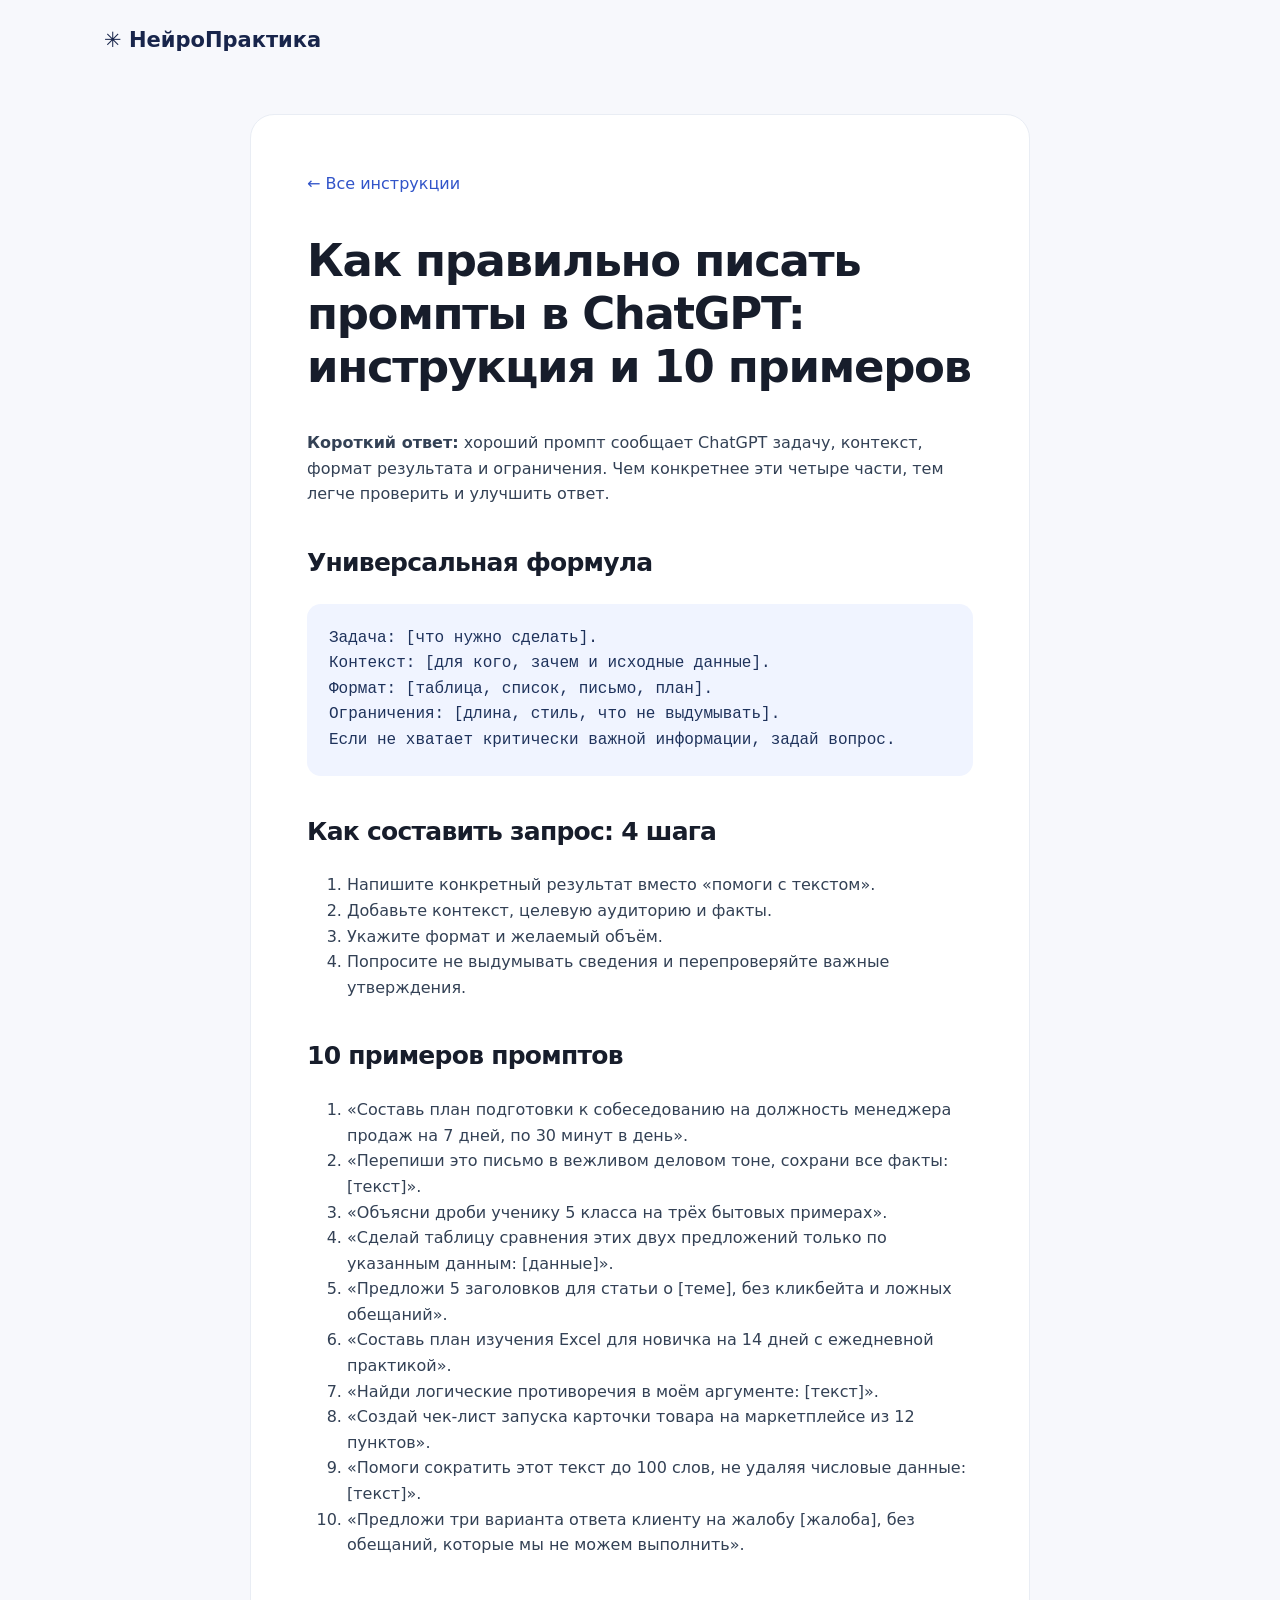
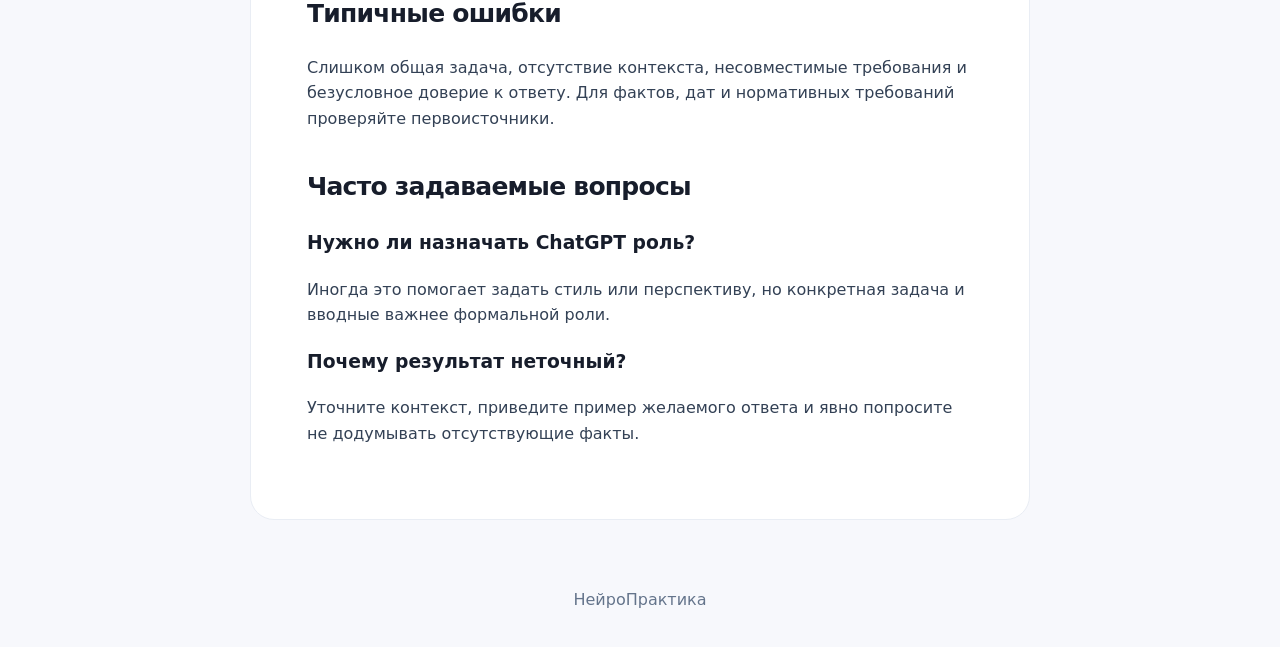
==== prompty-chatgpt.html @ 45e09054 "Add prompty-chatgpt.html" ====
<!doctype html><html lang="ru"><head><meta charset="utf-8"><meta name="viewport" content="width=device-width,initial-scale=1"><title>Как правильно писать промпты в ChatGPT: инструкция и 10 примеров — НейроПрактика</title><meta name="description" content="Как составить эффективный промпт в ChatGPT: формула, 10 примеров, типичные ошибки и готовый шаблон."><link rel="stylesheet" href="./style.css"></head><body><header><a class="logo" href="./">✳ НейроПрактика</a></header><article class="article"><a class="back" href="./">← Все инструкции</a><h1>Как правильно писать промпты в ChatGPT: инструкция и 10 примеров</h1><p><strong>Короткий ответ:</strong> хороший промпт сообщает ChatGPT задачу, контекст, формат результата и ограничения. Чем конкретнее эти четыре части, тем легче проверить и улучшить ответ.</p><h2>Универсальная формула</h2><pre>Задача: [что нужно сделать].
Контекст: [для кого, зачем и исходные данные].
Формат: [таблица, список, письмо, план].
Ограничения: [длина, стиль, что не выдумывать].
Если не хватает критически важной информации, задай вопрос.</pre><h2>Как составить запрос: 4 шага</h2><ol><li>Напишите конкретный результат вместо «помоги с текстом».</li><li>Добавьте контекст, целевую аудиторию и факты.</li><li>Укажите формат и желаемый объём.</li><li>Попросите не выдумывать сведения и перепроверяйте важные утверждения.</li></ol><h2>10 примеров промптов</h2><ol><li>«Составь план подготовки к собеседованию на должность менеджера продаж на 7 дней, по 30 минут в день».</li><li>«Перепиши это письмо в вежливом деловом тоне, сохрани все факты: [текст]».</li><li>«Объясни дроби ученику 5 класса на трёх бытовых примерах».</li><li>«Сделай таблицу сравнения этих двух предложений только по указанным данным: [данные]».</li><li>«Предложи 5 заголовков для статьи о [теме], без кликбейта и ложных обещаний».</li><li>«Составь план изучения Excel для новичка на 14 дней с ежедневной практикой».</li><li>«Найди логические противоречия в моём аргументе: [текст]».</li><li>«Создай чек-лист запуска карточки товара на маркетплейсе из 12 пунктов».</li><li>«Помоги сократить этот текст до 100 слов, не удаляя числовые данные: [текст]».</li><li>«Предложи три варианта ответа клиенту на жалобу [жалоба], без обещаний, которые мы не можем выполнить».</li></ol><h2>Типичные ошибки</h2><p>Слишком общая задача, отсутствие контекста, несовместимые требования и безусловное доверие к ответу. Для фактов, дат и нормативных требований проверяйте первоисточники.</p><h2>Часто задаваемые вопросы</h2><h3>Нужно ли назначать ChatGPT роль?</h3><p>Иногда это помогает задать стиль или перспективу, но конкретная задача и вводные важнее формальной роли.</p><h3>Почему результат неточный?</h3><p>Уточните контекст, приведите пример желаемого ответа и явно попросите не додумывать отсутствующие факты.</p></article><footer>НейроПрактика</footer></body></html>
---- style.css ----
*{box-sizing:border-box}body{margin:0;background:#f7f8fc;color:#171d2b;font:16px/1.6 system-ui,-apple-system,Arial,sans-serif}header{max-width:1120px;margin:auto;padding:24px;display:flex;justify-content:space-between;align-items:center;gap:12px}header span,small,.eyebrow{color:#64748b}.logo{font-weight:800;color:#18254b;text-decoration:none;font-size:21px}main{max-width:1120px;margin:auto;padding:12px 24px 60px}.hero{border-radius:28px;padding:64px;background:linear-gradient(130deg,#151f45,#354daf);color:white;margin-bottom:48px}.hero .eyebrow{color:#b8ccff;font-size:12px;letter-spacing:.12em}.hero h1{font-size:clamp(34px,5vw,62px);letter-spacing:-.04em;line-height:1.13;margin:18px 0}.hero em{color:#b2f6e2;font-style:normal}.hero p{color:#e0e7ff;max-width:570px;font-size:19px}.hero input{margin-top:16px;width:100%;max-width:600px;border:0;border-radius:14px;padding:17px 20px;font-size:16px}h2{font-size:30px;letter-spacing:-.03em}.cards{display:grid;grid-template-columns:repeat(3,minmax(0,1fr));gap:18px}.card{display:flex;flex-direction:column;text-decoration:none;color:inherit;background:white;border:1px solid #e5eaf2;border-radius:20px;padding:28px;min-height:310px}.card:hover{box-shadow:0 12px 30px #151f4520}.card small{font-size:12px;font-weight:700}.card h3{font-size:22px;line-height:1.27}.card p{color:#52617a;flex:1}.card span{color:#3154c9;font-weight:700}.card[hidden]{display:none}.article{max-width:780px;margin:32px auto;background:#fff;border:1px solid #e9edf4;border-radius:24px;padding:clamp(24px,5vw,56px)}.article h1{font-size:clamp(30px,4vw,45px);line-height:1.18;letter-spacing:-.03em}.article h2{font-size:25px;margin-top:36px}.article p,.article li{color:#334155}.article pre{white-space:pre-wrap;overflow-wrap:anywhere;background:#f0f4ff;border-radius:14px;padding:22px;color:#1e325b}.back{color:#3154c9;text-decoration:none}footer{text-align:center;padding:35px;color:#64748b}@media(max-width:750px){.cards{grid-template-columns:1fr}.hero{padding:35px 23px}header span{display:none}}
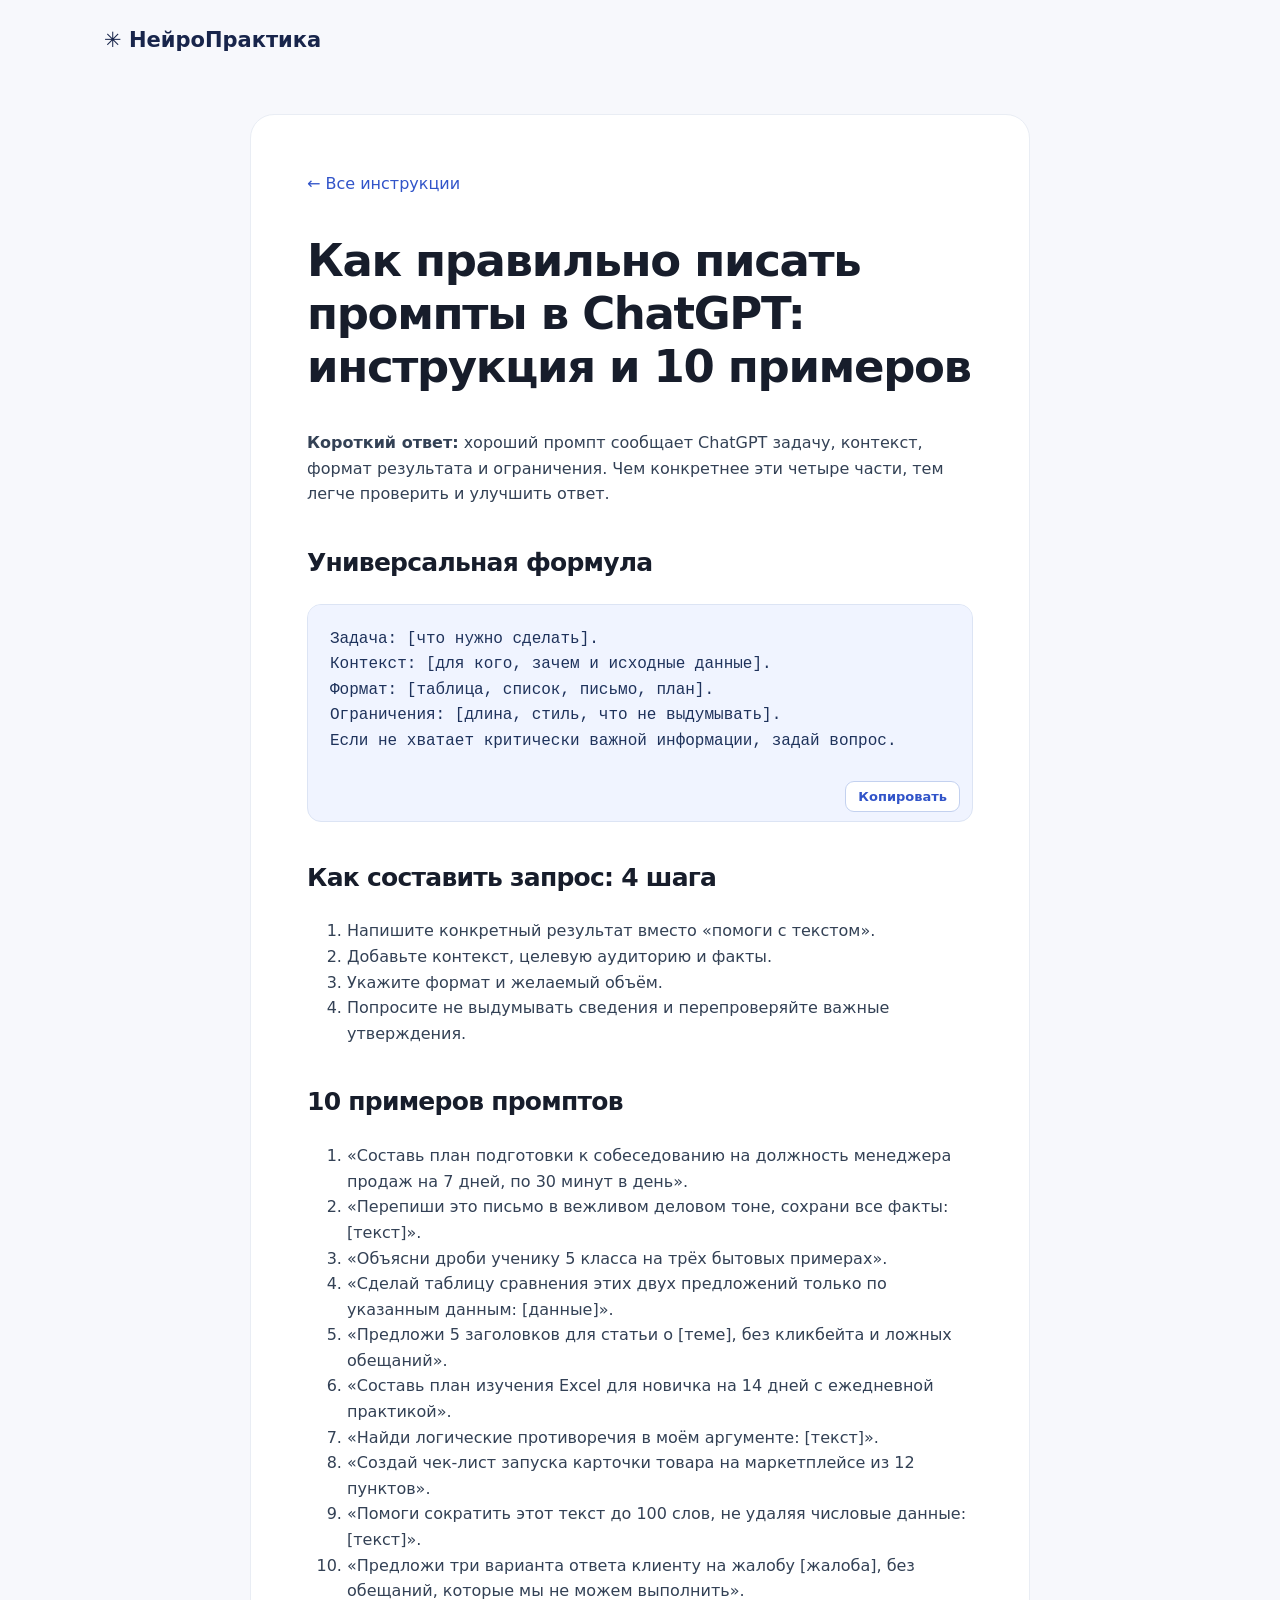
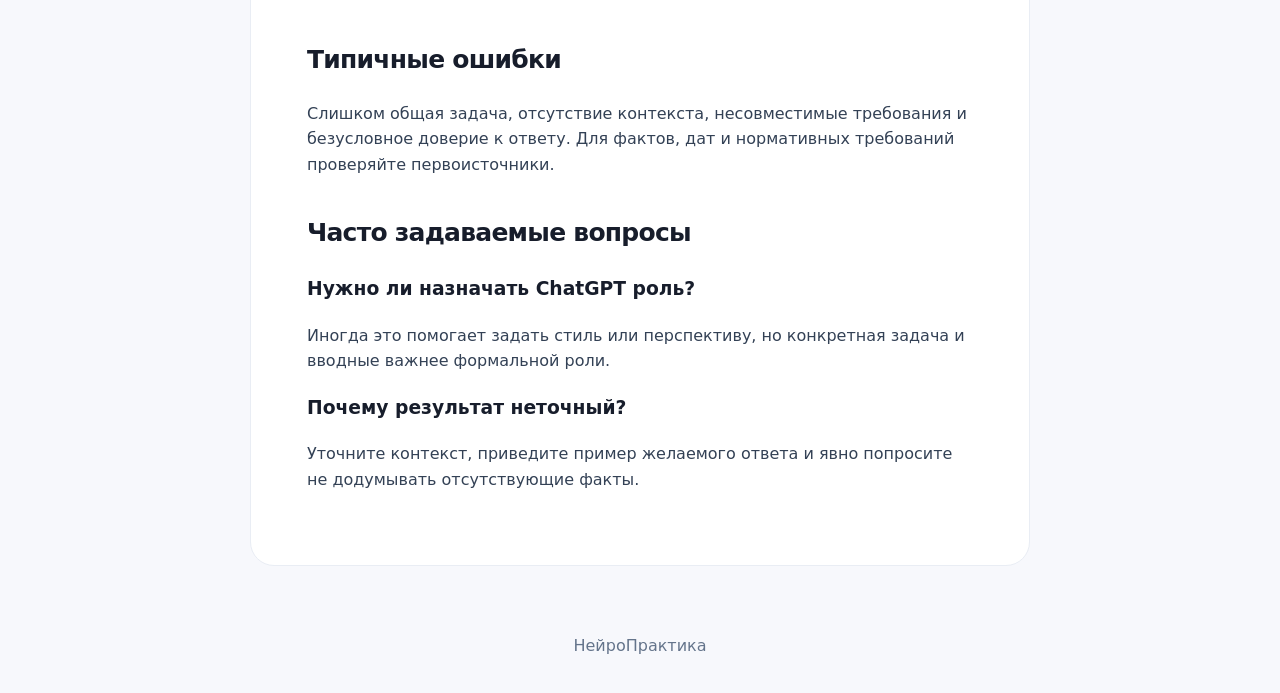
==== commit 25473129: "Make prompt examples copyable in practical tutorials" ====
--- a/prompty-chatgpt.html
+++ b/prompty-chatgpt.html
@@ -1,4 +1,4 @@
-<!doctype html><html lang="ru"><head><meta charset="utf-8"><meta name="viewport" content="width=device-width,initial-scale=1"><title>Как правильно писать промпты в ChatGPT: инструкция и 10 примеров — НейроПрактика</title><meta name="description" content="Как составить эффективный промпт в ChatGPT: формула, 10 примеров, типичные ошибки и готовый шаблон."><link rel="stylesheet" href="./style.css"></head><body><header><a class="logo" href="./">✳ НейроПрактика</a></header><article class="article"><a class="back" href="./">← Все инструкции</a><h1>Как правильно писать промпты в ChatGPT: инструкция и 10 примеров</h1><p><strong>Короткий ответ:</strong> хороший промпт сообщает ChatGPT задачу, контекст, формат результата и ограничения. Чем конкретнее эти четыре части, тем легче проверить и улучшить ответ.</p><h2>Универсальная формула</h2><pre>Задача: [что нужно сделать].
+<!doctype html><html lang="ru"><head><meta charset="utf-8"><meta name="viewport" content="width=device-width,initial-scale=1"><title>Как правильно писать промпты в ChatGPT: инструкция и 10 примеров — НейроПрактика</title><meta name="description" content="Как составить эффективный промпт в ChatGPT: формула, 10 примеров, типичные ошибки и готовый шаблон."><link rel="stylesheet" href="./style.css"><script src="./copy-prompts.js" defer></script></head><body><header><a class="logo" href="./">✳ НейроПрактика</a></header><article class="article"><a class="back" href="./">← Все инструкции</a><h1>Как правильно писать промпты в ChatGPT: инструкция и 10 примеров</h1><p><strong>Короткий ответ:</strong> хороший промпт сообщает ChatGPT задачу, контекст, формат результата и ограничения. Чем конкретнее эти четыре части, тем легче проверить и улучшить ответ.</p><h2>Универсальная формула</h2><pre>Задача: [что нужно сделать].
 Контекст: [для кого, зачем и исходные данные].
 Формат: [таблица, список, письмо, план].
 Ограничения: [длина, стиль, что не выдумывать].
--- a/style.css
+++ b/style.css
@@ -1 +1,5 @@
-*{box-sizing:border-box}body{margin:0;background:#f7f8fc;color:#171d2b;font:16px/1.6 system-ui,-apple-system,Arial,sans-serif}header{max-width:1120px;margin:auto;padding:24px;display:flex;justify-content:space-between;align-items:center;gap:12px}header span,small,.eyebrow{color:#64748b}.logo{font-weight:800;color:#18254b;text-decoration:none;font-size:21px}main{max-width:1120px;margin:auto;padding:12px 24px 60px}.hero{border-radius:28px;padding:64px;background:linear-gradient(130deg,#151f45,#354daf);color:white;margin-bottom:48px}.hero .eyebrow{color:#b8ccff;font-size:12px;letter-spacing:.12em}.hero h1{font-size:clamp(34px,5vw,62px);letter-spacing:-.04em;line-height:1.13;margin:18px 0}.hero em{color:#b2f6e2;font-style:normal}.hero p{color:#e0e7ff;max-width:570px;font-size:19px}.hero input{margin-top:16px;width:100%;max-width:600px;border:0;border-radius:14px;padding:17px 20px;font-size:16px}h2{font-size:30px;letter-spacing:-.03em}.cards{display:grid;grid-template-columns:repeat(3,minmax(0,1fr));gap:18px}.card{display:flex;flex-direction:column;text-decoration:none;color:inherit;background:white;border:1px solid #e5eaf2;border-radius:20px;padding:28px;min-height:310px}.card:hover{box-shadow:0 12px 30px #151f4520}.card small{font-size:12px;font-weight:700}.card h3{font-size:22px;line-height:1.27}.card p{color:#52617a;flex:1}.card span{color:#3154c9;font-weight:700}.card[hidden]{display:none}.article{max-width:780px;margin:32px auto;background:#fff;border:1px solid #e9edf4;border-radius:24px;padding:clamp(24px,5vw,56px)}.article h1{font-size:clamp(30px,4vw,45px);line-height:1.18;letter-spacing:-.03em}.article h2{font-size:25px;margin-top:36px}.article p,.article li{color:#334155}.article pre{white-space:pre-wrap;overflow-wrap:anywhere;background:#f0f4ff;border-radius:14px;padding:22px;color:#1e325b}.back{color:#3154c9;text-decoration:none}footer{text-align:center;padding:35px;color:#64748b}@media(max-width:750px){.cards{grid-template-columns:1fr}.hero{padding:35px 23px}header span{display:none}}+*{box-sizing:border-box}body{margin:0;background:#f7f8fc;color:#171d2b;font:16px/1.6 system-ui,-apple-system,Arial,sans-serif}header{max-width:1120px;margin:auto;padding:24px;display:flex;justify-content:space-between;align-items:center;gap:12px}header span,small,.eyebrow{color:#64748b}.logo{font-weight:800;color:#18254b;text-decoration:none;font-size:21px}main{max-width:1120px;margin:auto;padding:12px 24px 60px}.hero{border-radius:28px;padding:64px;background:linear-gradient(130deg,#151f45,#354daf);color:white;margin-bottom:48px}.hero .eyebrow{color:#b8ccff;font-size:12px;letter-spacing:.12em}.hero h1{font-size:clamp(34px,5vw,62px);letter-spacing:-.04em;line-height:1.13;margin:18px 0}.hero em{color:#b2f6e2;font-style:normal}.hero p{color:#e0e7ff;max-width:570px;font-size:19px}.hero input{margin-top:16px;width:100%;max-width:600px;border:0;border-radius:14px;padding:17px 20px;font-size:16px}h2{font-size:30px;letter-spacing:-.03em}.cards{display:grid;grid-template-columns:repeat(3,minmax(0,1fr));gap:18px}.card{display:flex;flex-direction:column;text-decoration:none;color:inherit;background:white;border:1px solid #e5eaf2;border-radius:20px;padding:28px;min-height:310px}.card:hover{box-shadow:0 12px 30px #151f4520}.card small{font-size:12px;font-weight:700}.card h3{font-size:22px;line-height:1.27}.card p{color:#52617a;flex:1}.card span{color:#3154c9;font-weight:700}.card[hidden]{display:none}.article{max-width:780px;margin:32px auto;background:#fff;border:1px solid #e9edf4;border-radius:24px;padding:clamp(24px,5vw,56px)}.article h1{font-size:clamp(30px,4vw,45px);line-height:1.18;letter-spacing:-.03em}.article h2{font-size:25px;margin-top:36px}.article p,.article li{color:#334155}.article pre{white-space:pre-wrap;overflow-wrap:anywhere;background:#f0f4ff;border-radius:14px;padding:22px;color:#1e325b}.back{color:#3154c9;text-decoration:none}footer{text-align:center;padding:35px;color:#64748b}@media(max-width:750px){.cards{grid-template-columns:1fr}.hero{padding:35px 23px}header span{display:none}}
+.prompt-wrap{position:relative;margin:20px 0;padding-bottom:44px;border:1px solid #dce4f4;border-radius:14px;background:#f0f4ff;overflow:hidden}
+.article .prompt-wrap pre{margin:0;border-radius:0;white-space:pre-wrap;overflow-wrap:anywhere}
+.copy-prompt{position:absolute;right:12px;bottom:9px;padding:7px 12px;border-radius:9px;border:1px solid #c3d1ef;background:#fff;color:#3154c9;font:600 13px system-ui,sans-serif;cursor:pointer}
+.copy-prompt:focus-visible{outline:2px solid #3154c9;outline-offset:2px}
